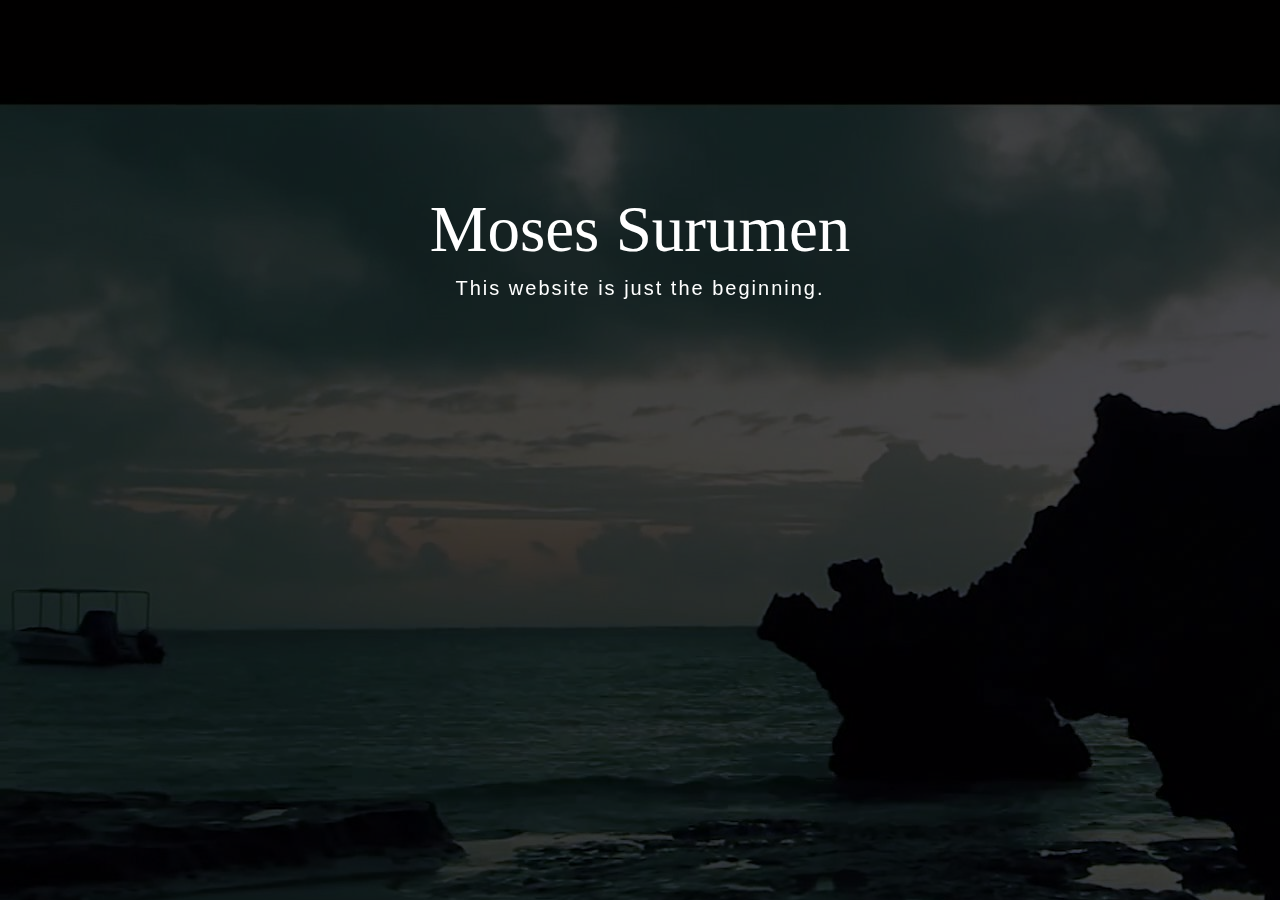
==== index.html @ 36850a37 "aa" ====
<!doctype html>
<html>
<head>
	<meta charset="utf-8" />
	<meta name="viewport" content="width=device-width, initial-scale=1">
	<title> Moses Surumen</title>
	<link href="css/style.css" rel="stylesheet" type="text/css">
	<style type="text/css">
		* {
			margin: 0;
			padding: 0;
		}
		body {
			font-family: Calibri, sans-serif;
		}
		.background-wrap {
			position: fixed;
			z-index: -1000;
			width: 100%;
			height: 100%;
			overflow: hidden;
			top: 0;
			left: 0;

		}
		#video {
			position: absolute;
			top: 0;
			left: 0;
			min-height: 100%;
			min-width: 100%;
		}
		.content {
			position: absolute;
			width: 100%;
			min-height: 100%;
			z-index: 1000;
			background-color: rgba(0,0,0,0.7);
		}
		.content h1 {
			text-align: center;
			font-size: 65px;
			font-weight: 300;
			color: #ffffff;
			padding-top: 15%;
			margin-bottom: 10px;
			font-family: Apple Chancery;
		}
		.content p {
			text-align: center;
			font-size: 20px;
			letter-spacing: 2px;
			color: #ffffff;
		}
	</style>
</head>
<body>
<div class="background-wrap">
<video autoplay loop poster="eh.files/html5video/kenya.jpg" id="fullscreen">
<source src="eh5v.files/html5video/kenya.m4v" type="video/mp4" />
<source src="eh5v.files/html5video/kenya.webm" type="video/webm" />
<!-- <object type="application/x-shockwave-flash" data="eh.files/html5video/flashfox.swf" width="1920" height="1080" style="position:relative;"><param name="movie" value="eh.files/html5video/flashfox.swf" />
<param name="allowFullScreen" value="true" />
<param name="flashVars" value="autoplay=true&amp;controls=true&amp;fullScreenEnabled=true&amp;posterOnEnd=true&amp;loop=true&amp;poster=eh.files/html5video/kenya.jpg&amp;src=kenya.m4v" />
 <embed src="eh.files/html5video/flashfox.swf" width="1920" height="1080" style="position:fixed;"  flashVars="autoplay=true&amp;controls=true&amp;fullScreenEnabled=true&amp;posterOnEnd=true&amp;loop=true&amp;poster=eh.files/html5video/kenya.jpg&amp;src=kenya.m4v"	allowFullScreen="true" wmode="transparent" type="application/x-shockwave-flash" pluginspage="http://www.adobe.com/go/getflashplayer_en" />
<img alt="kenya" src="eh.files/html5video/kenya.jpg" style="position:absolute;left:0;" width="100%" title="Video playback is not supported by your browser" />
</object> -->
</video>
</div>
<div class="content">
	<h1> Moses Surumen</h1>
	<p> This website is just the beginning.</p>
</div>
<script src="eh.files/html5video/html5ext.js" type="text/javascript"></script>
<!-- End EasyHtml5Video.com BODY section -->

</body>
</html>
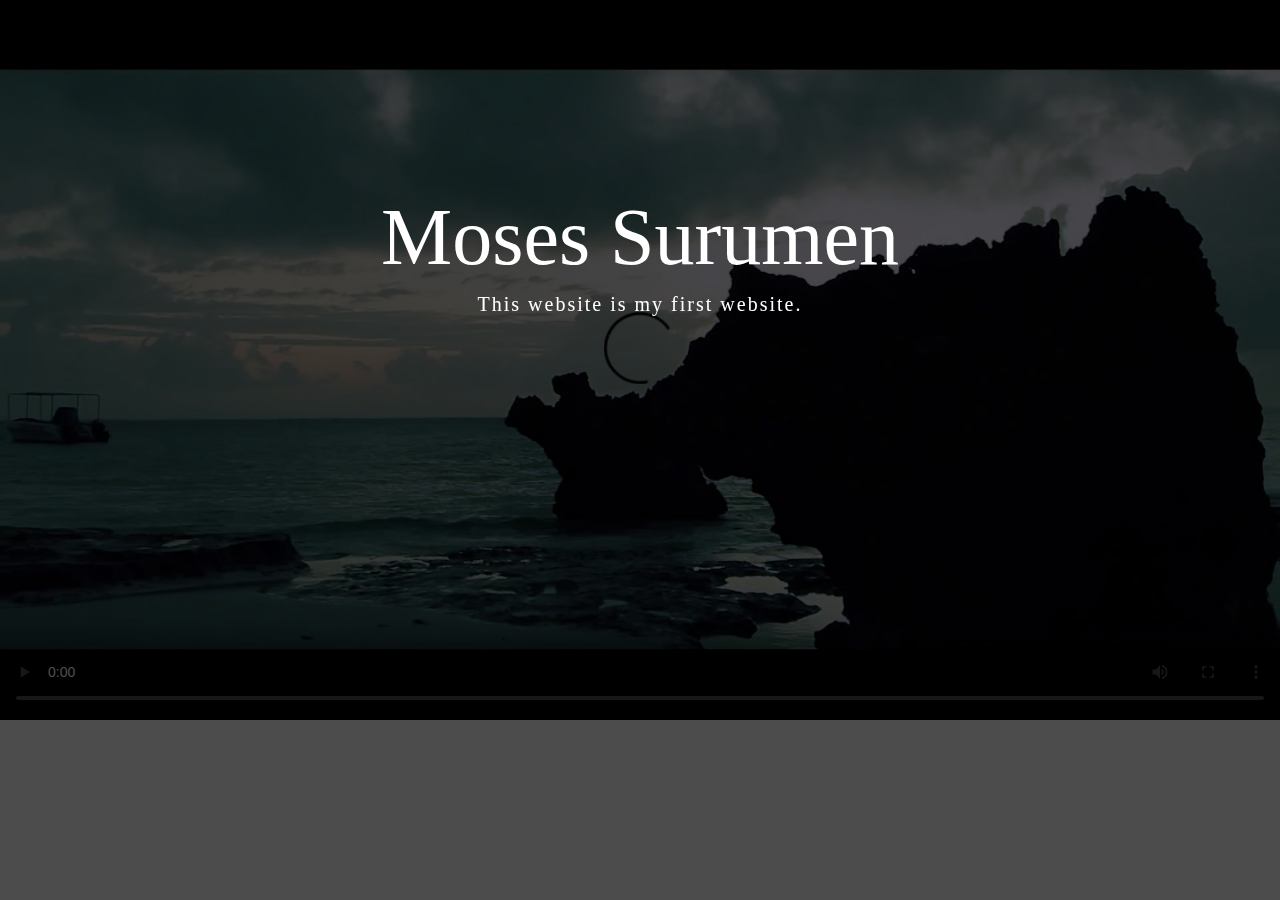
==== commit 58f08484: "a" ====
--- a/index.html
+++ b/index.html
@@ -2,7 +2,6 @@
 <html>
 <head>
 	<meta charset="utf-8" />
-	<meta name="viewport" content="width=device-width, initial-scale=1">
 	<title> Moses Surumen</title>
 	<link href="css/style.css" rel="stylesheet" type="text/css">
 	<style type="text/css">
@@ -11,7 +10,7 @@
 			padding: 0;
 		}
 		body {
-			font-family: Calibri, sans-serif;
+			font-family: 'Brush Script MT', cursive;
 		}
 		.background-wrap {
 			position: fixed;
@@ -24,6 +23,7 @@
 
 		}
 		#video {
+			margin: 0 auto;
 			position: absolute;
 			top: 0;
 			left: 0;
@@ -39,12 +39,11 @@
 		}
 		.content h1 {
 			text-align: center;
-			font-size: 65px;
+			font-size: 80px;
 			font-weight: 300;
 			color: #ffffff;
 			padding-top: 15%;
 			margin-bottom: 10px;
-			font-family: Apple Chancery;
 		}
 		.content p {
 			text-align: center;
@@ -55,23 +54,24 @@
 	</style>
 </head>
 <body>
-<div class="background-wrap">
-<video autoplay loop poster="eh.files/html5video/kenya.jpg" id="fullscreen">
-<source src="eh5v.files/html5video/kenya.m4v" type="video/mp4" />
-<source src="eh5v.files/html5video/kenya.webm" type="video/webm" />
-<!-- <object type="application/x-shockwave-flash" data="eh.files/html5video/flashfox.swf" width="1920" height="1080" style="position:relative;"><param name="movie" value="eh.files/html5video/flashfox.swf" />
+<style type="text/css">.easyhtml5video .eh5v_script{display:none}</style>
+<div class="background-wrap" style="position: absolute;max-width:1920px;"><video controls="controls"  autoplay="autoplay" poster="eh.files/html5video/kenya.jpg" style="width:100%" title="kenya" loop="loop">
+<source src="eh.files/html5video/kenya.m4v" type="video/mp4" />
+<source src="eh.files/html5video/kenya.webm" type="video/webm" />
+<object type="application/x-shockwave-flash" data="eh.files/html5video/flashfox.swf" width="1920" height="1080" style="position:absolute;">
+<param name="movie" value="eh.files/html5video/flashfox.swf" />
 <param name="allowFullScreen" value="true" />
-<param name="flashVars" value="autoplay=true&amp;controls=true&amp;fullScreenEnabled=true&amp;posterOnEnd=true&amp;loop=true&amp;poster=eh.files/html5video/kenya.jpg&amp;src=kenya.m4v" />
- <embed src="eh.files/html5video/flashfox.swf" width="1920" height="1080" style="position:fixed;"  flashVars="autoplay=true&amp;controls=true&amp;fullScreenEnabled=true&amp;posterOnEnd=true&amp;loop=true&amp;poster=eh.files/html5video/kenya.jpg&amp;src=kenya.m4v"	allowFullScreen="true" wmode="transparent" type="application/x-shockwave-flash" pluginspage="http://www.adobe.com/go/getflashplayer_en" />
+<param name="flashVars" value="autoplay=true&amp;controls=false&amp;fullScreenEnabled=true&amp;posterOnEnd=false&amp;loop=true&amp;poster=eh.files/html5video/kenya.jpg&amp;src=kenya.m4v" />
+ <embed src="eh.files/html5video/flashfox.swf" width="1920" height="1080" style="position:fixed;"  flashVars="autoplay=true&amp;controls=false&amp;fullScreenEnabled=true&amp;posterOnEnd=false&amp;loop=true&amp;poster=eh.files/html5video/kenya.jpg&amp;src=kenya.m4v"	allowFullScreen="true" wmode="transparent" type="application/x-shockwave-flash" pluginspage="http://www.adobe.com/go/getflashplayer_en" />
 <img alt="kenya" src="eh.files/html5video/kenya.jpg" style="position:absolute;left:0;" width="100%" title="Video playback is not supported by your browser" />
-</object> -->
+</object>
 </video>
 </div>
+<!-- <script src="eh.files/html5video/html5ext.js" type="text/javascript"></script> -->
 <div class="content">
 	<h1> Moses Surumen</h1>
-	<p> This website is just the beginning.</p>
+	<p> This website is my first website.</p>
 </div>
-<script src="eh.files/html5video/html5ext.js" type="text/javascript"></script>
 <!-- End EasyHtml5Video.com BODY section -->
 
 </body>
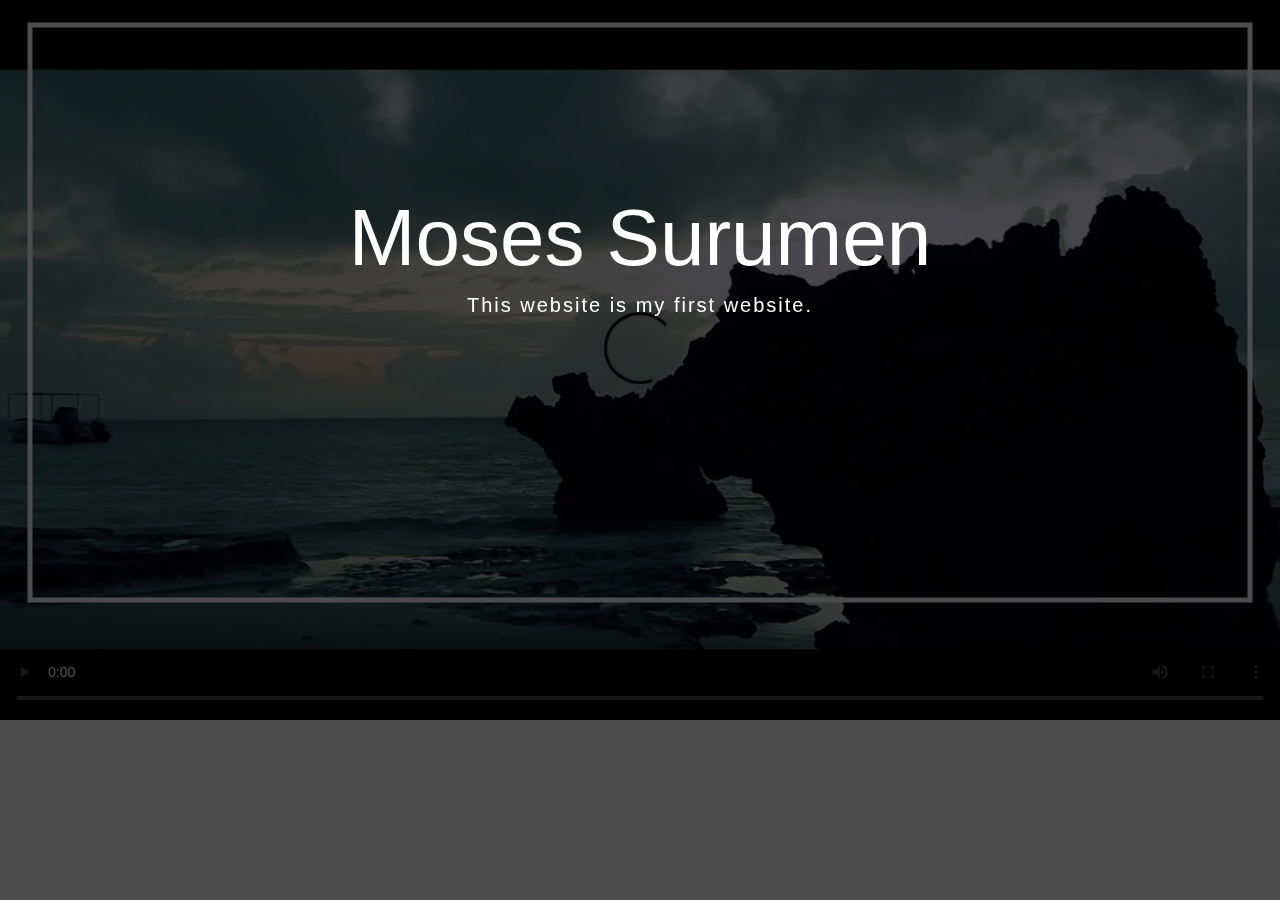
==== commit 39f22e1c: "canvas" ====
--- a/index.html
+++ b/index.html
@@ -3,6 +3,7 @@
 <head>
 	<meta charset="utf-8" />
 	<title> Moses Surumen</title>
+	<link rel="icon" type="image/png" sizes="16x16" href="assets/img/favicon-16x16.png">
 	<link href="css/style.css" rel="stylesheet" type="text/css">
 	<style type="text/css">
 		* {
@@ -10,7 +11,7 @@
 			padding: 0;
 		}
 		body {
-			font-family: 'Brush Script MT', cursive;
+			font-family: Calibri, sans-serif;
 		}
 		.background-wrap {
 			position: fixed;
@@ -51,9 +52,25 @@
 			letter-spacing: 2px;
 			color: #ffffff;
 		}
+		.footer {
+			text-align: center;
+			left: 0px;
+			bottom: 0;
+			width: 100%;
+			height: 100px;
+			color: #ffffff;
+			position: absolute;
+			letter-spacing: 3px;
+			font-family: Calibri, sans-serif;
+
+		}
+		#rectangle {
+			width: 100px;
+			height: 100px;
+			color: #ffffff;
+		}
 	</style>
 </head>
-<body>
 <style type="text/css">.easyhtml5video .eh5v_script{display:none}</style>
 <div class="background-wrap" style="position: absolute;max-width:1920px;"><video controls="controls"  autoplay="autoplay" poster="eh.files/html5video/kenya.jpg" style="width:100%" title="kenya" loop="loop">
 <source src="eh.files/html5video/kenya.m4v" type="video/mp4" />
@@ -72,6 +89,24 @@
 	<h1> Moses Surumen</h1>
 	<p> This website is my first website.</p>
 </div>
+<div class="footer">
+	<p> ABOUT / WORK / CONTACT </p>
+</div>
+<canvas id="myCanvas" width="1260" height="620"></canvas>
+    <script>
+      var canvas = document.getElementById('myCanvas');
+      var context = canvas.getContext('2d');
+
+      context.beginPath();
+      context.rect(30, 25, 1220, 575);
+      context.fillStyle = 'transparent';
+      context.fill();
+      context.lineWidth = 5;
+      context.strokeStyle = 'white';
+      context.stroke();
+    </script>
+
+
 <!-- End EasyHtml5Video.com BODY section -->
 
 </body>
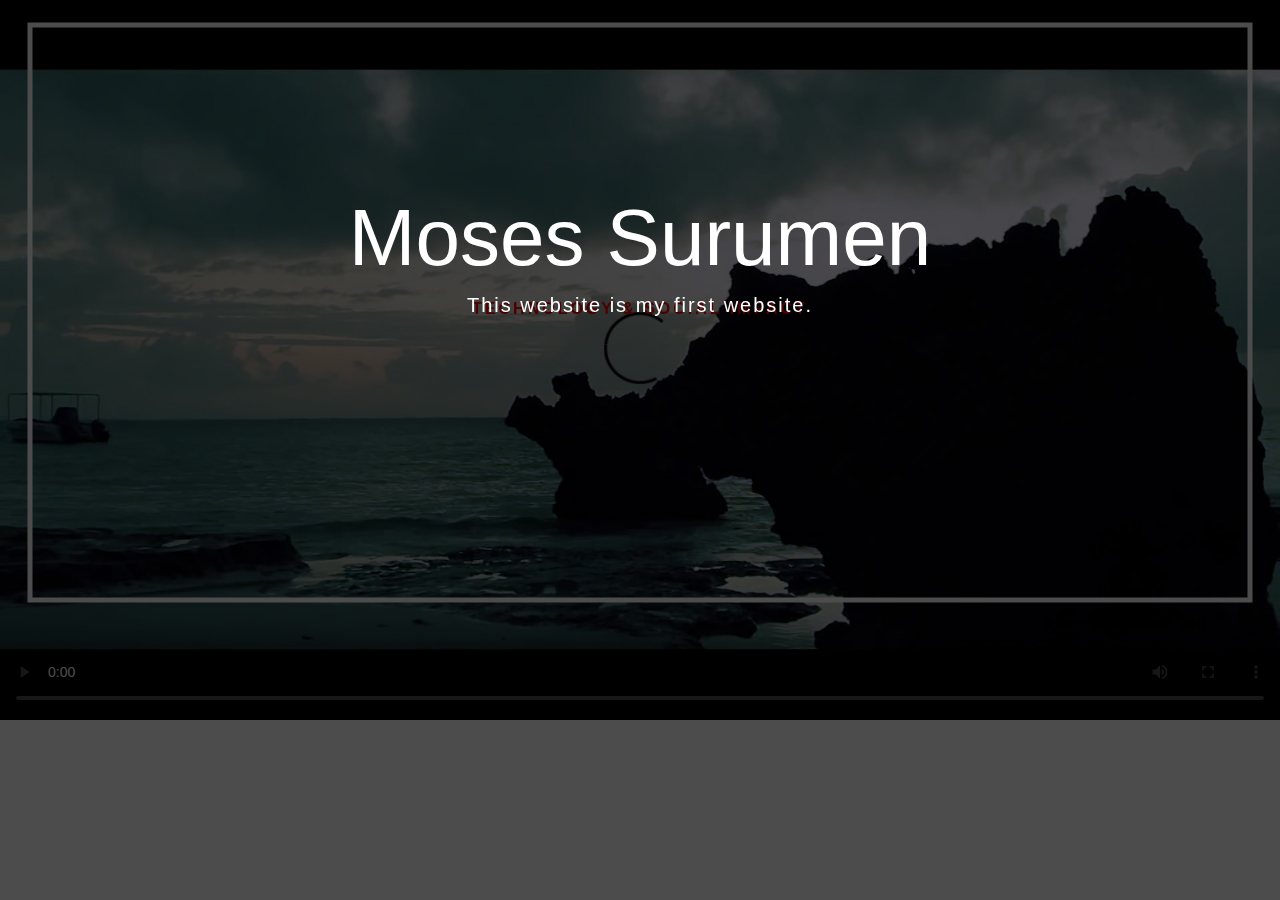
==== commit 71efb54f: "about" ====
--- a/index.html
+++ b/index.html
@@ -57,17 +57,25 @@
 			left: 0px;
 			bottom: 0;
 			width: 100%;
-			height: 100px;
+			height: 80px;
 			color: #ffffff;
 			position: absolute;
 			letter-spacing: 3px;
 			font-family: Calibri, sans-serif;
 
 		}
-		#rectangle {
-			width: 100px;
-			height: 100px;
-			color: #ffffff;
+		.header {
+			text-align: center;
+			bottom: 0px;
+			left: 0px;
+			width: 100%;
+			height: 600px;
+			color: #ff0000;
+			position: absolute;
+			letter-spacing: 3px;
+			font-family: Calibri, sans-serif;
+			font-weight: bold;
+
 		}
 	</style>
 </head>
@@ -92,6 +100,10 @@
 <div class="footer">
 	<p> ABOUT / WORK / CONTACT </p>
 </div>
+
+<div class="header">
+	<p> TECHNOLOGY & SOCIAL IMPACT </p>
+</div>
 <canvas id="myCanvas" width="1260" height="620"></canvas>
     <script>
       var canvas = document.getElementById('myCanvas');
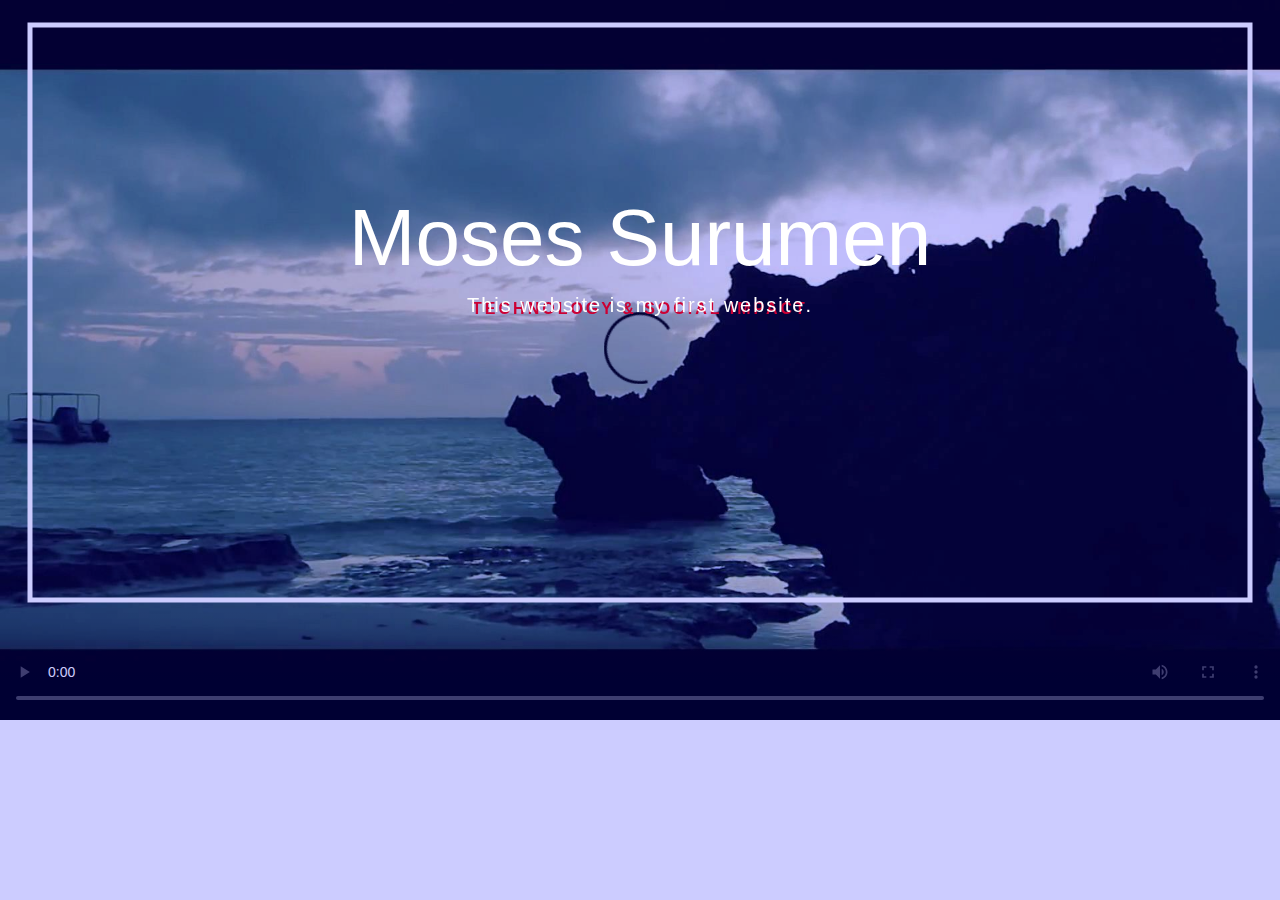
==== commit af956cb1: "changed rgba" ====
--- a/index.html
+++ b/index.html
@@ -36,7 +36,7 @@
 			width: 100%;
 			min-height: 100%;
 			z-index: 1000;
-			background-color: rgba(0,0,0,0.7);
+			background-color: rgba(0,0,255,0.2);
 		}
 		.content h1 {
 			text-align: center;
@@ -101,6 +101,7 @@
 	<p> ABOUT / WORK / CONTACT </p>
 </div>
 
+
 <div class="header">
 	<p> TECHNOLOGY & SOCIAL IMPACT </p>
 </div>
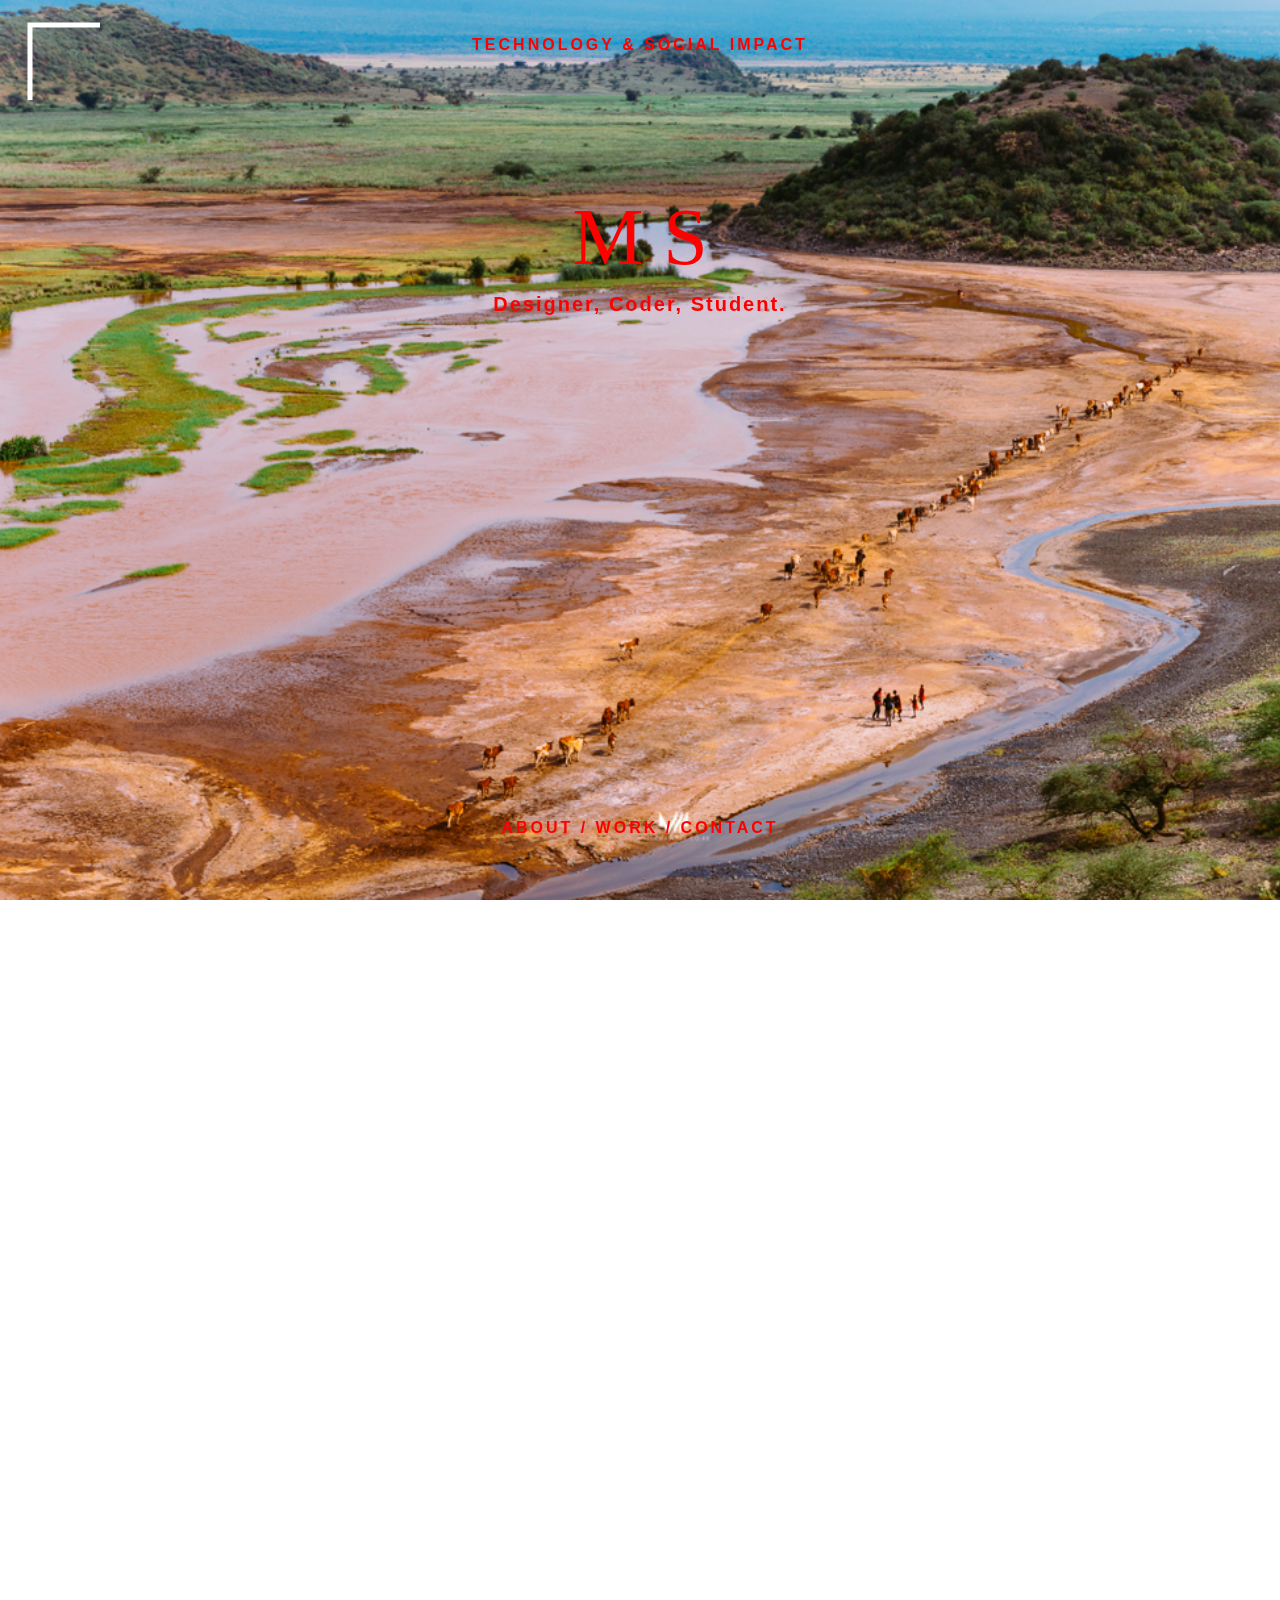
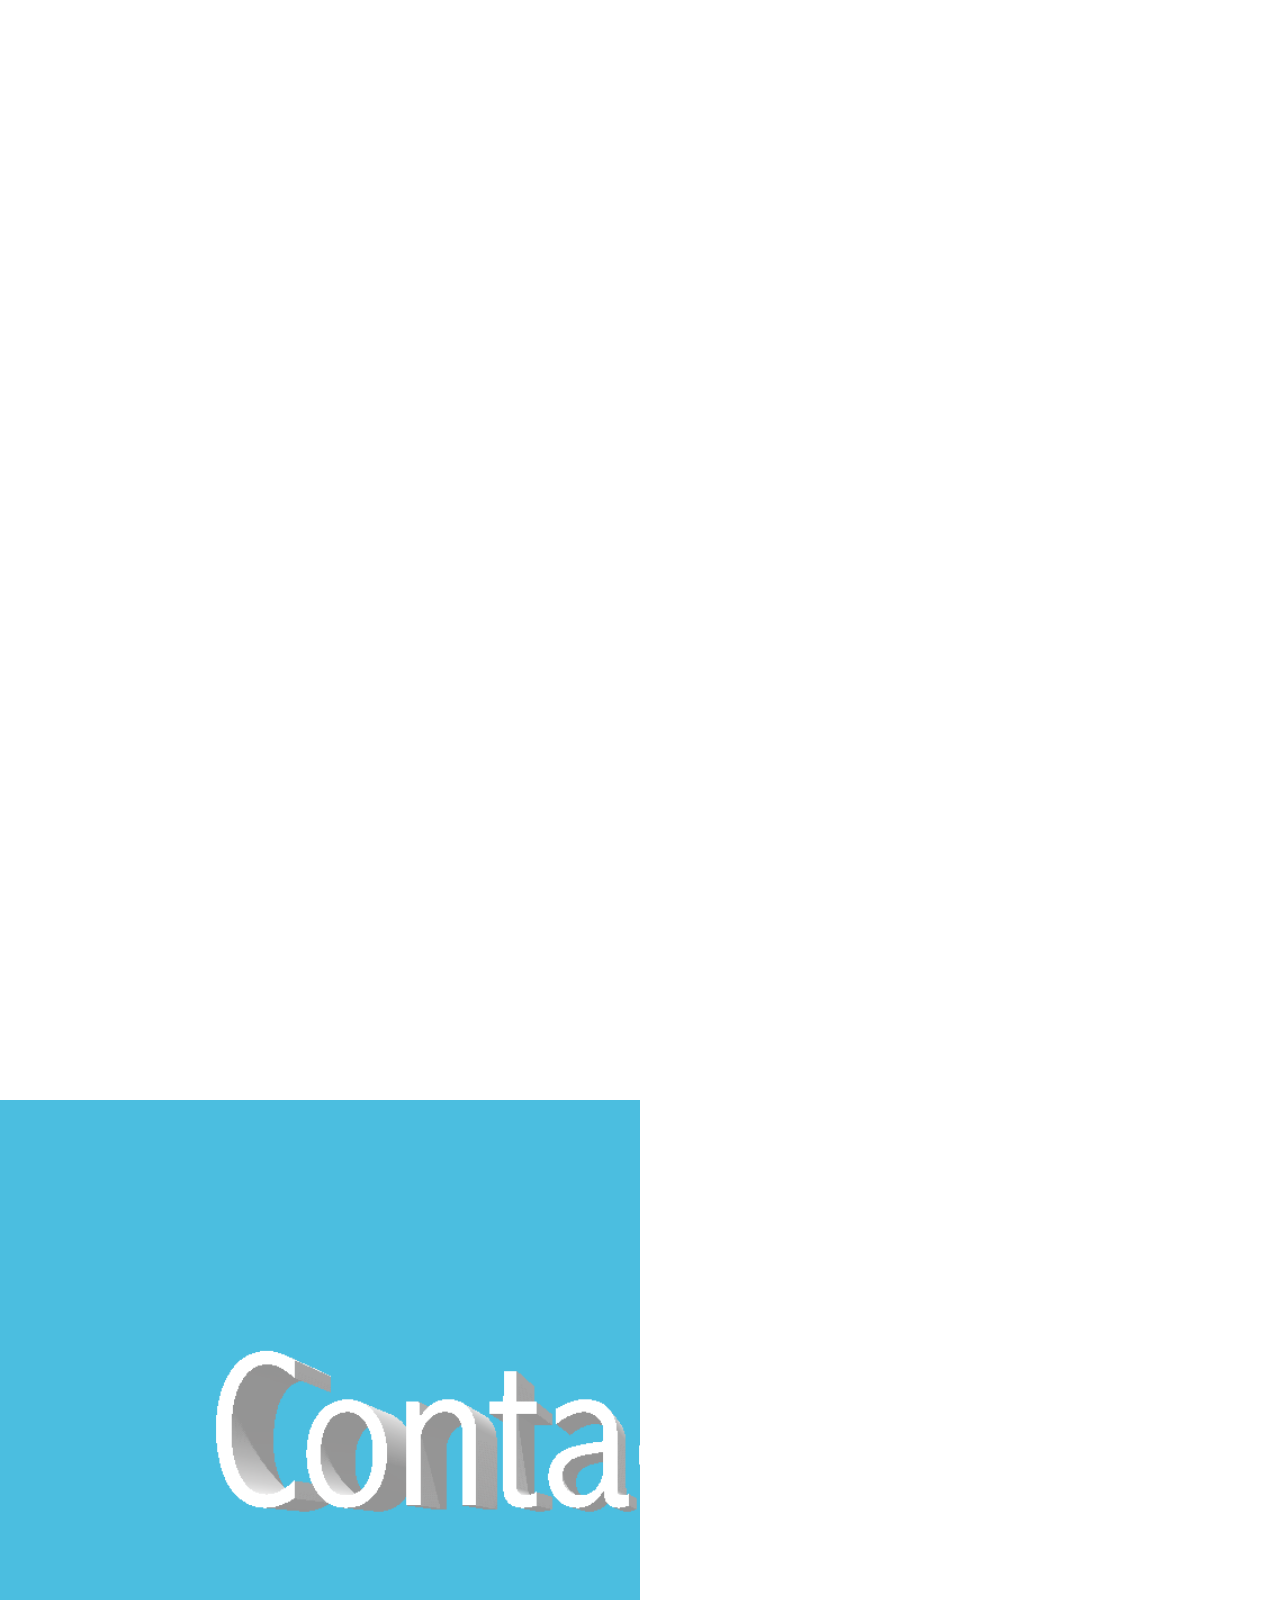
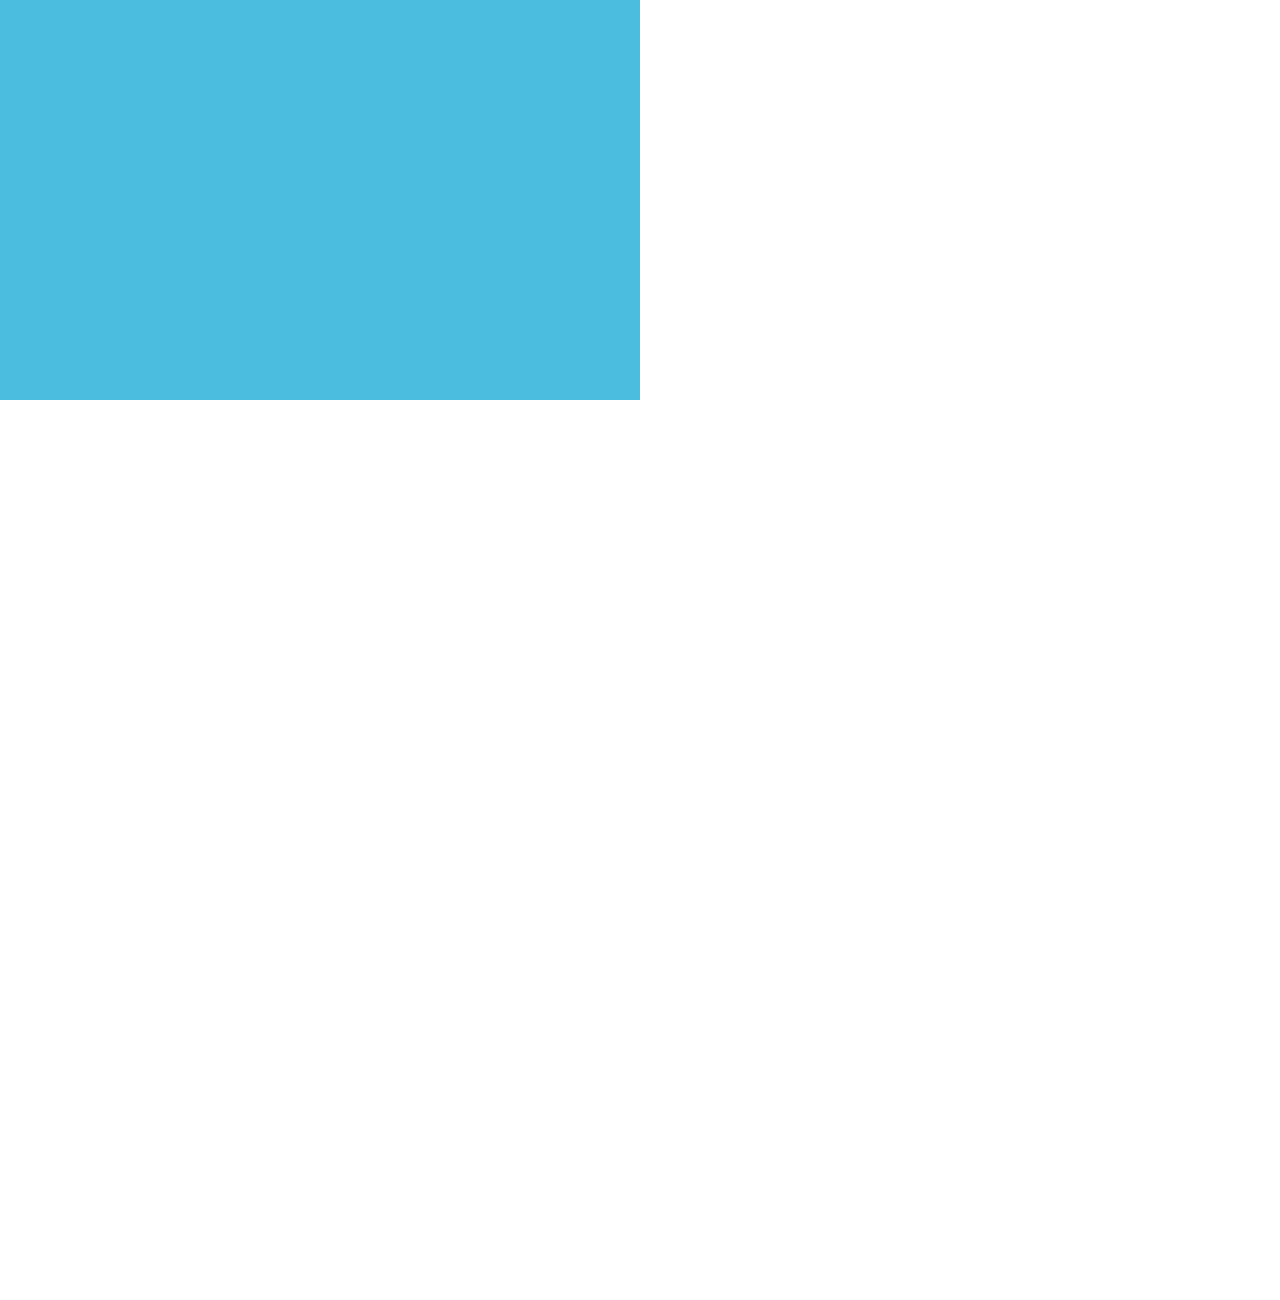
==== commit 1c04b33c: "animation" ====
--- a/index.html
+++ b/index.html
@@ -4,114 +4,68 @@
 	<meta charset="utf-8" />
 	<title> Moses Surumen</title>
 	<link rel="icon" type="image/png" sizes="16x16" href="assets/img/favicon-16x16.png">
-	<link href="css/style.css" rel="stylesheet" type="text/css">
-	<style type="text/css">
-		* {
-			margin: 0;
-			padding: 0;
-		}
-		body {
-			font-family: Calibri, sans-serif;
-		}
-		.background-wrap {
-			position: fixed;
-			z-index: -1000;
-			width: 100%;
-			height: 100%;
-			overflow: hidden;
-			top: 0;
-			left: 0;
+	
+	<!--CSS -->
+	<link rel="stylesheet" href="assets/css/style.css" type="text/css">
+	
+	<!-- Fonts -->
+	<!-- <link rel="stylesheet" href="http://fonts.googleapis.com/css?family=Droid+Sans:regular,bold" type="text/css">
+	<link rel="stylesheet" href="http://fonts.googleapis.com/css?family=Droid+Serif:regular,italic" type="text/css"> -->
 
-		}
-		#video {
-			margin: 0 auto;
-			position: absolute;
-			top: 0;
-			left: 0;
-			min-height: 100%;
-			min-width: 100%;
-		}
-		.content {
-			position: absolute;
-			width: 100%;
-			min-height: 100%;
-			z-index: 1000;
-			background-color: rgba(0,0,255,0.2);
-		}
-		.content h1 {
-			text-align: center;
-			font-size: 80px;
-			font-weight: 300;
-			color: #ffffff;
-			padding-top: 15%;
-			margin-bottom: 10px;
-		}
-		.content p {
-			text-align: center;
-			font-size: 20px;
-			letter-spacing: 2px;
-			color: #ffffff;
-		}
-		.footer {
-			text-align: center;
-			left: 0px;
-			bottom: 0;
-			width: 100%;
-			height: 80px;
-			color: #ffffff;
-			position: absolute;
-			letter-spacing: 3px;
-			font-family: Calibri, sans-serif;
+	<!-- Include jQuery -->
 
-		}
-		.header {
-			text-align: center;
-			bottom: 0px;
-			left: 0px;
-			width: 100%;
-			height: 600px;
-			color: #ff0000;
-			position: absolute;
-			letter-spacing: 3px;
-			font-family: Calibri, sans-serif;
-			font-weight: bold;
 
-		}
-	</style>
 </head>
-<style type="text/css">.easyhtml5video .eh5v_script{display:none}</style>
-<div class="background-wrap" style="position: absolute;max-width:1920px;"><video controls="controls"  autoplay="autoplay" poster="eh.files/html5video/kenya.jpg" style="width:100%" title="kenya" loop="loop">
-<source src="eh.files/html5video/kenya.m4v" type="video/mp4" />
-<source src="eh.files/html5video/kenya.webm" type="video/webm" />
-<object type="application/x-shockwave-flash" data="eh.files/html5video/flashfox.swf" width="1920" height="1080" style="position:absolute;">
-<param name="movie" value="eh.files/html5video/flashfox.swf" />
-<param name="allowFullScreen" value="true" />
-<param name="flashVars" value="autoplay=true&amp;controls=false&amp;fullScreenEnabled=true&amp;posterOnEnd=false&amp;loop=true&amp;poster=eh.files/html5video/kenya.jpg&amp;src=kenya.m4v" />
- <embed src="eh.files/html5video/flashfox.swf" width="1920" height="1080" style="position:fixed;"  flashVars="autoplay=true&amp;controls=false&amp;fullScreenEnabled=true&amp;posterOnEnd=false&amp;loop=true&amp;poster=eh.files/html5video/kenya.jpg&amp;src=kenya.m4v"	allowFullScreen="true" wmode="transparent" type="application/x-shockwave-flash" pluginspage="http://www.adobe.com/go/getflashplayer_en" />
-<img alt="kenya" src="eh.files/html5video/kenya.jpg" style="position:absolute;left:0;" width="100%" title="Video playback is not supported by your browser" />
-</object>
-</video>
-</div>
+
+<body>
+
+<!-- <nav> </nav> -->
+
+<div class="sect sectOne">
+
+
+<!-- <div class="background-wrap">
+	<video autoplay="autoplay" poster="eh.files/html5video/kenya.jpg" loop="loop">
+		<source src="eh.files/html5video/kenya.webm" type="video/webm" />
+		<source src="eh.files/html5video/kenya.m4v" type="video/mp4" />
+		<source src="eh.files/html5video/kenya.webm" type="video/webm" />
+		<object type="application/x-shockwave-flash" data="eh.files/html5video/flashfox.swf" width="100%" height="100%" style="position:absolute;">
+			<param name="movie" value="eh.files/html5video/flashfox.swf" />
+			<param name="allowFullScreen" value="true" />
+			<param name="flashVars" value="autoplay=true&amp;controls=false&amp;fullScreenEnabled=true&amp;posterOnEnd=false&amp;loop=true&amp;poster=eh.files/html5video/kenya.jpg&amp;src=kenya.m4v" />
+	 		<embed src="eh.files/html5video/flashfox.swf" width="1920" height="1080" style="position:fixed;"  flashVars="autoplay=true&amp;controls=false&amp;fullScreenEnabled=true&amp;posterOnEnd=false&amp;loop=true&amp;poster=eh.files/html5video/kenya.jpg&amp;src=kenya.m4v"	allowFullScreen="true" wmode="transparent" type="application/x-shockwave-flash" pluginspage="http://www.adobe.com/go/getflashplayer_en" />
+			<img alt="kenya" src="eh.files/html5video/kenya.jpg" style="position:absolute;left:0;" width="100%" title="Video playback is not supported by your browser" />
+		</object>
+	</video>
+</div> -->
 <!-- <script src="eh.files/html5video/html5ext.js" type="text/javascript"></script> -->
 <div class="content">
-	<h1> Moses Surumen</h1>
-	<p> This website is my first website.</p>
+	<h1> M S</h1>
+	<script src="http://www.kirupa.com/js/prefixfree.min.js"></script>
+	<p> Designer, Coder, Student.</p>
+	
+	<div class="footer">
+		<p1> ABOUT / WORK / CONTACT </p1>
+	</div>
+	
+	<div class="header">
+		<p2> TECHNOLOGY & SOCIAL IMPACT </p2>
+	</div>
+	
+	<!-- <div class="about hidden"> 
+		<h2> About </h2>
+		<p3> I'm a designer coder, and student. </p3>
+	</div> -->
+	
 </div>
-<div class="footer">
-	<p> ABOUT / WORK / CONTACT </p>
-</div>
-
-
-<div class="header">
-	<p> TECHNOLOGY & SOCIAL IMPACT </p>
-</div>
-<canvas id="myCanvas" width="1260" height="620"></canvas>
+<!-- <div> -->
+<canvas id="myCanvas" width="100%" height="100%"></canvas>
     <script>
       var canvas = document.getElementById('myCanvas');
       var context = canvas.getContext('2d');
 
       context.beginPath();
-      context.rect(30, 25, 1220, 575);
+      context.rect(30, 25, 400, 300);
       context.fillStyle = 'transparent';
       context.fill();
       context.lineWidth = 5;
@@ -119,8 +73,31 @@
       context.stroke();
     </script>
 
+<!-- </div> -->
+</div>
+<div class="subSection subOne"></div>
+<div class="sect sectTwo"></div>
+<div class="subSection subTwo"></div>
+<div class="sect sectThree"></div>
 
 <!-- End EasyHtml5Video.com BODY section -->
+<script src="http://ajax.googleapis.com/ajax/libs/jquery/2.1.3/jquery.min.js"></script>
+	<script type="text/javascript">
+		(function() {
+			var aboutEl = $('div.about'),
+				aboutElOffset = aboutEl.offset().top/2,
+				documentEl = $(document);
+
+			documentEl.on('scroll', function() {
+				if ( documentEl.scrolltop() > aboutElOffset && aboutEl.hasClass('hidden')) aboutEl.removeClass('hidden');
+			});
+
+		})();
+
+
+
+
+	</script>
 
 </body>
 </html>
--- a/assets/css/style.css
+++ b/assets/css/style.css
@@ -0,0 +1,170 @@
+* {
+	margin: 0;
+	padding: 0;
+}
+html, body {
+	height: 100%;
+}
+
+.sect {
+	height: 100%;
+	background-size: cover;
+	width: 100%;
+	background-repeat: no-repeat;
+	background-attachment: fixed;
+}
+nav {
+	height: 50px;
+	position: fixed;
+	width: 100%;
+	background-color: rgba(0,0,0,0.5);
+	z-index: 99;
+}
+
+.subSection {
+	height: 100%;
+	background-size: cover;
+	width: 100%;
+}
+
+.subOne {
+	background-image: url("../img/about.png");
+	width: 50%;
+}
+
+.subTwo {
+	background-image: url("../img/contact.png");
+	width: 50%;
+}
+
+/*.background-wrap {
+	position: absolute;
+	z-index: -1000;
+	width: 100%;
+	height: 100%;
+	overflow: hidden;
+	position: absolute;
+	margin-top: -15%;
+	margin-bottom: 0;
+
+}*/
+
+
+.content {
+	position: absolute;
+	width: 100%;
+	min-height: 100%;
+	z-index: 1000;
+	/*background-color: rgba(135,206,255,0.0);*/
+}
+.content h1 {
+	text-align: center;
+	font-size: 80px;
+	font-weight: 300;
+	color: #ff0000;
+	padding-top: 15%;
+	margin-bottom: 10px;
+	font-family: 'Droid Sans';
+	animation: slide 2s 1;
+
+}
+@keyframes slide {
+	0%{
+		transform: translate3d(0px,0px,0px);
+
+	}
+	50%{
+		transform: translate3d(0px,100px,0px);
+		opacity: 0;
+	}
+	100%{
+		transform: translate3d(0px,0px,0px);
+
+	}
+}
+
+
+
+.content p {
+	text-align: center;
+	font-size: 20px;
+	letter-spacing: 2px;
+	color: #ff0000;
+	font-family: Calibri, sans-serif;
+	font-weight: bold;
+}
+.footer {
+	text-align: center;
+	left: 0px;
+	bottom: 0;
+	width: 100%;
+	height: 9%;
+	color: #ffffff;
+	position: absolute;
+	letter-spacing: 3px;
+	font-family: Calibri, sans-serif;
+	position: absolute;
+	z-index: 1000;
+
+}
+
+.footer p1 {
+	color: #ff0000;
+	font-weight: bold;
+}
+.header {
+	text-align: center;
+	bottom: 0%;
+	left: 0%;
+	width: 100%;
+	height: 96%;
+	color: #ff0000;
+	position: absolute;
+	letter-spacing: 3px;
+	font-family: Calibri, sans-serif;
+	font-weight: bold;
+	position: absolute;
+	z-index: 1000;
+
+}
+.sectOne {
+	background-image: url("../img/Natron.jpg");
+}
+
+
+.sectTwo {
+	background-image: url("../img/magadi.jpg");
+}
+.sectThree {
+	background-image: url("../img/Lake-Natron.jpg");
+}
+
+
+
+.about {
+	max-width: 600px;
+	margin: 0 auto;
+	padding: 100px 0;
+	transform-style: preserve-3d;
+	transform: perspective(800px);
+}
+
+.about h2 {
+	font-size: 80px;
+	font-weight: bold;
+	color: #ff0000;
+}
+.about h2, .about p3 {
+	transition: all 0.8s ease;
+}
+.about.hidden h2 {
+	opacity: 0;
+	transform: translate3d(0,0,400px) rotateY(-40deg);
+
+}
+.about.hidden p3 {
+	opacity: 0;
+	transform: translate3d(0,0,400px) rotateY(-40deg);
+	color: #ffffff;
+
+}
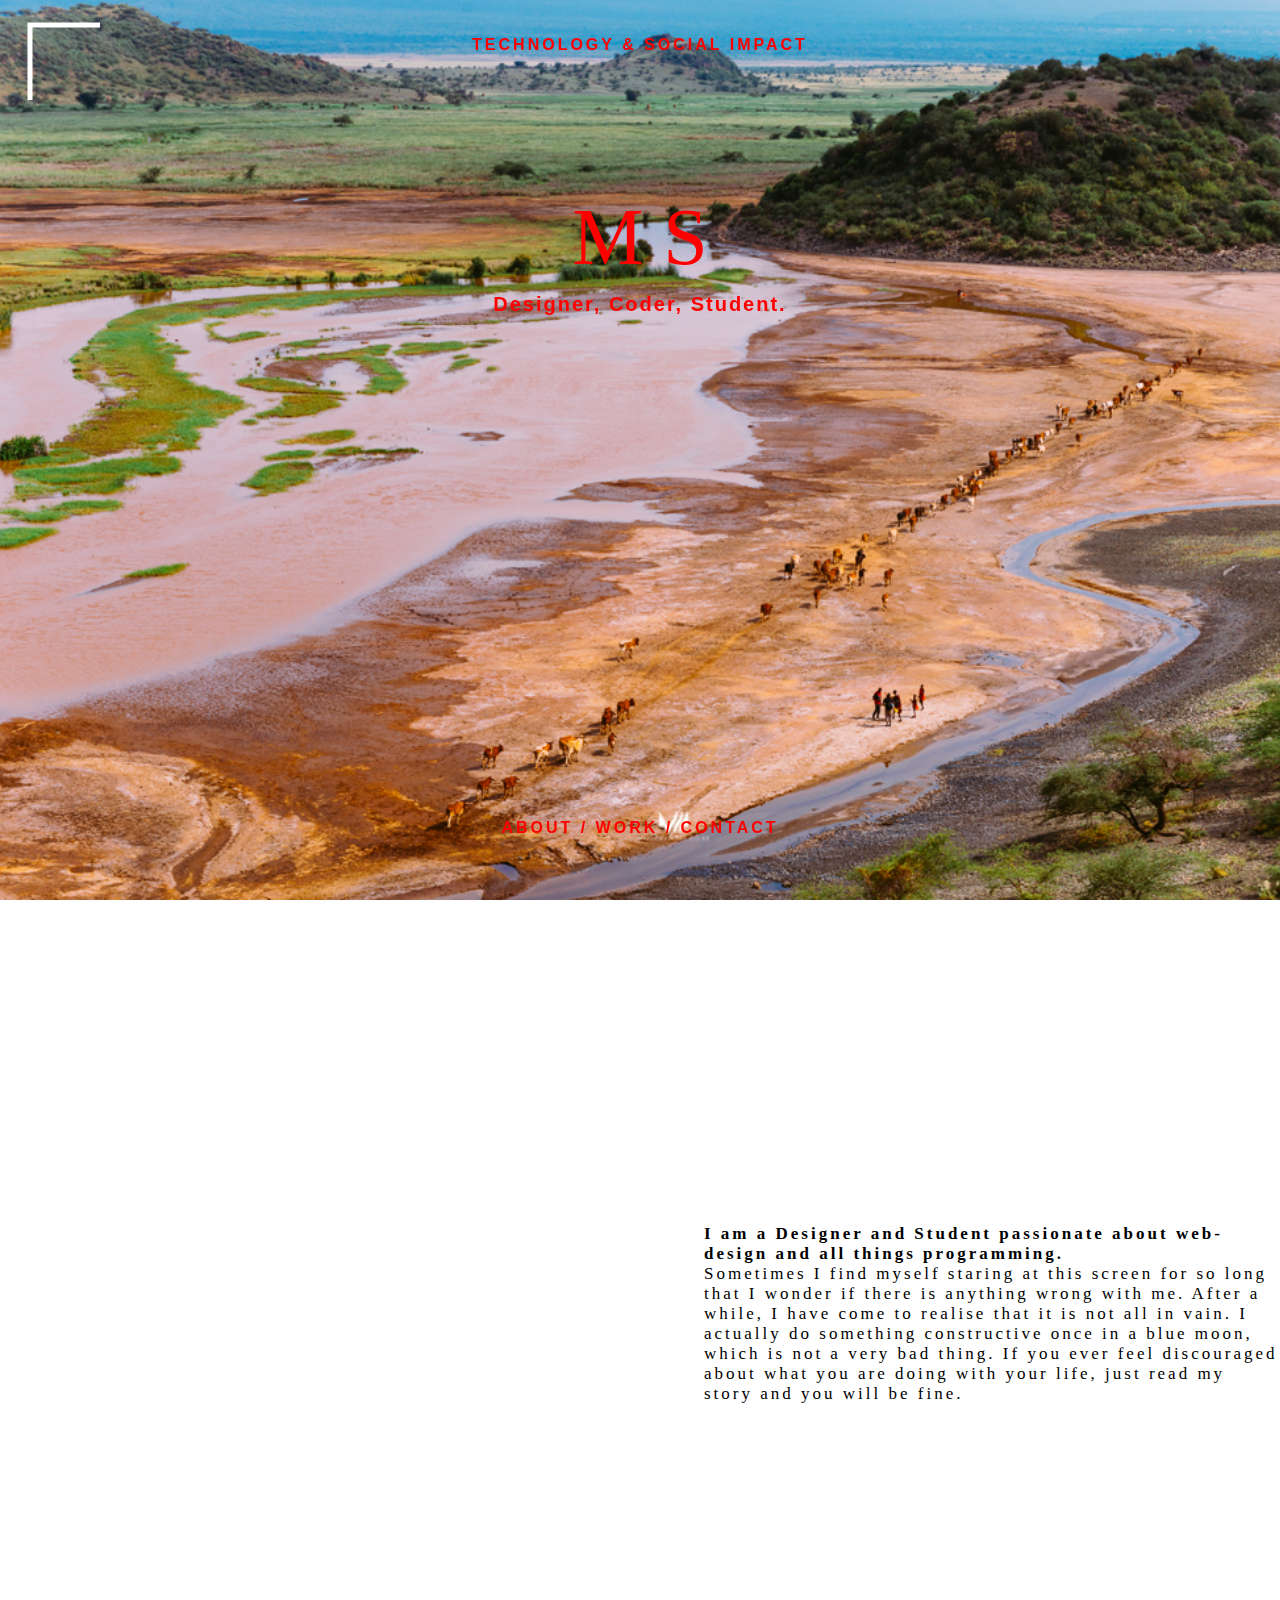
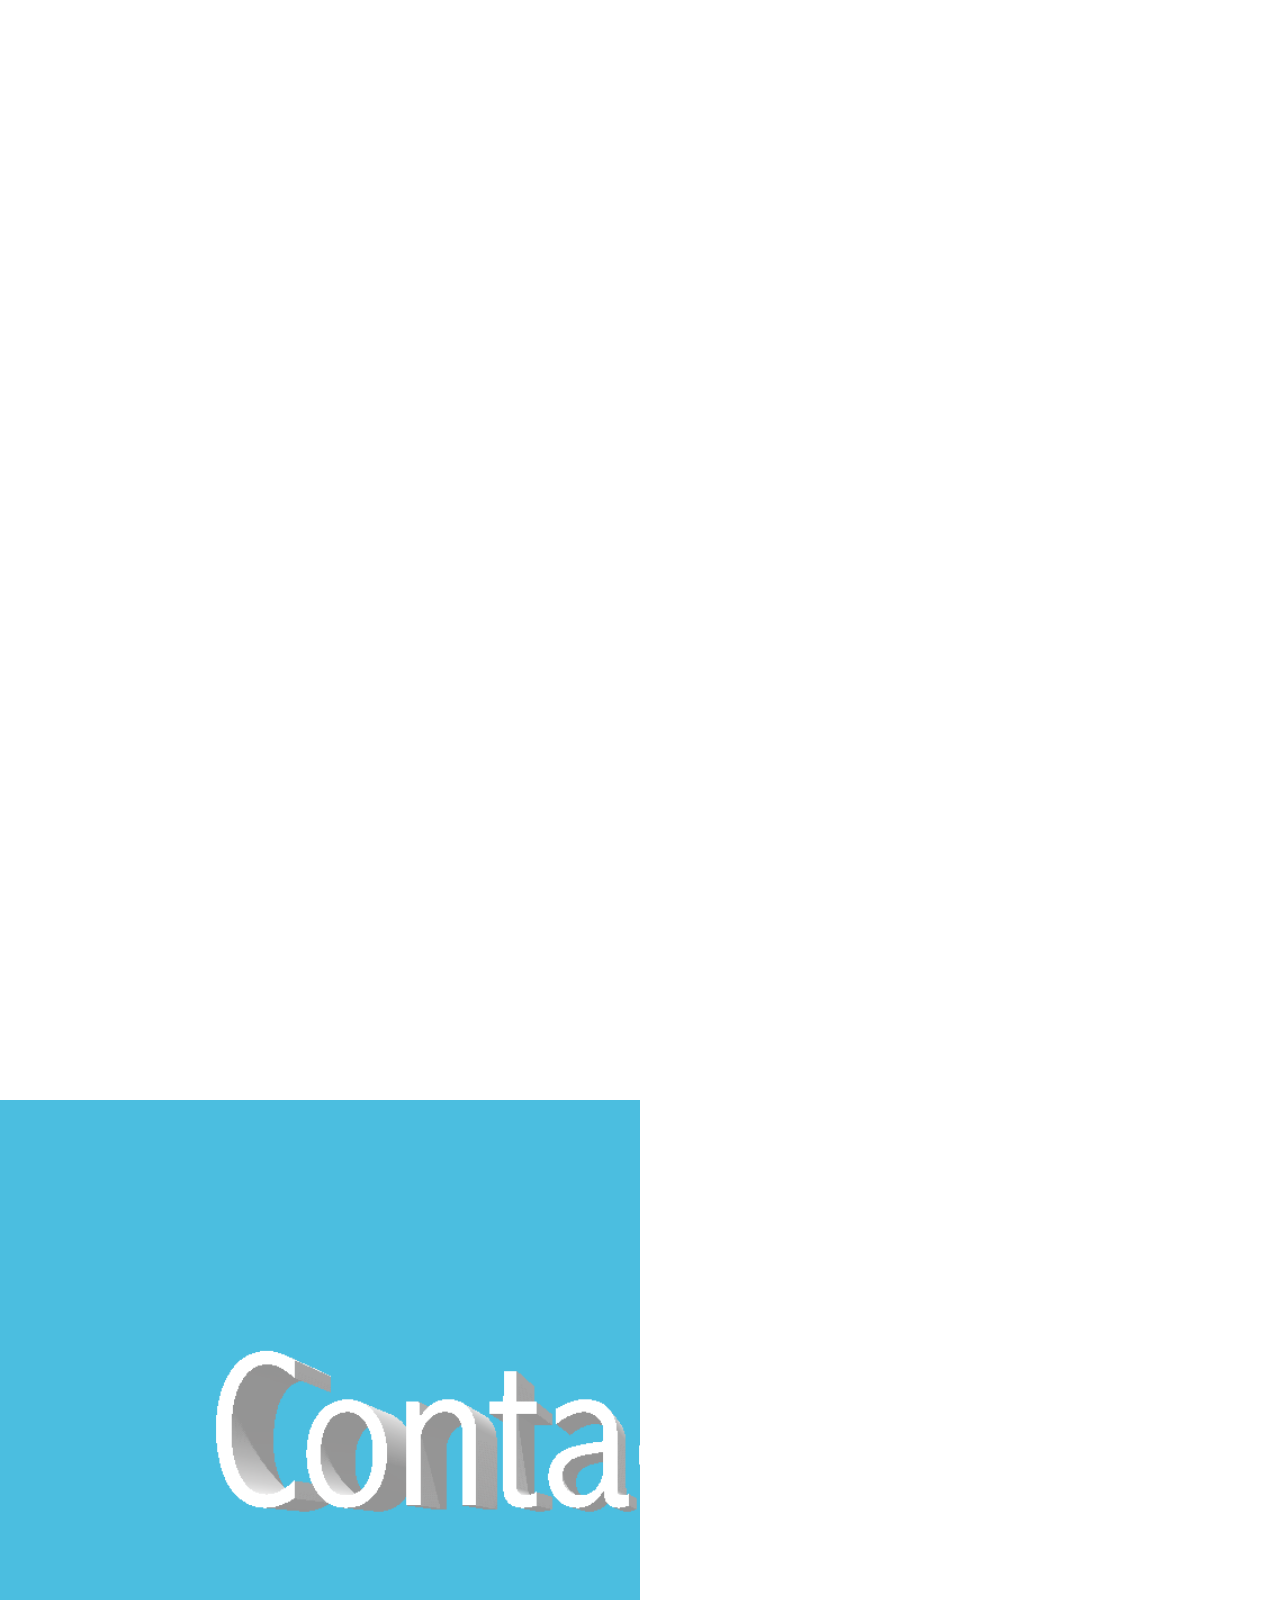
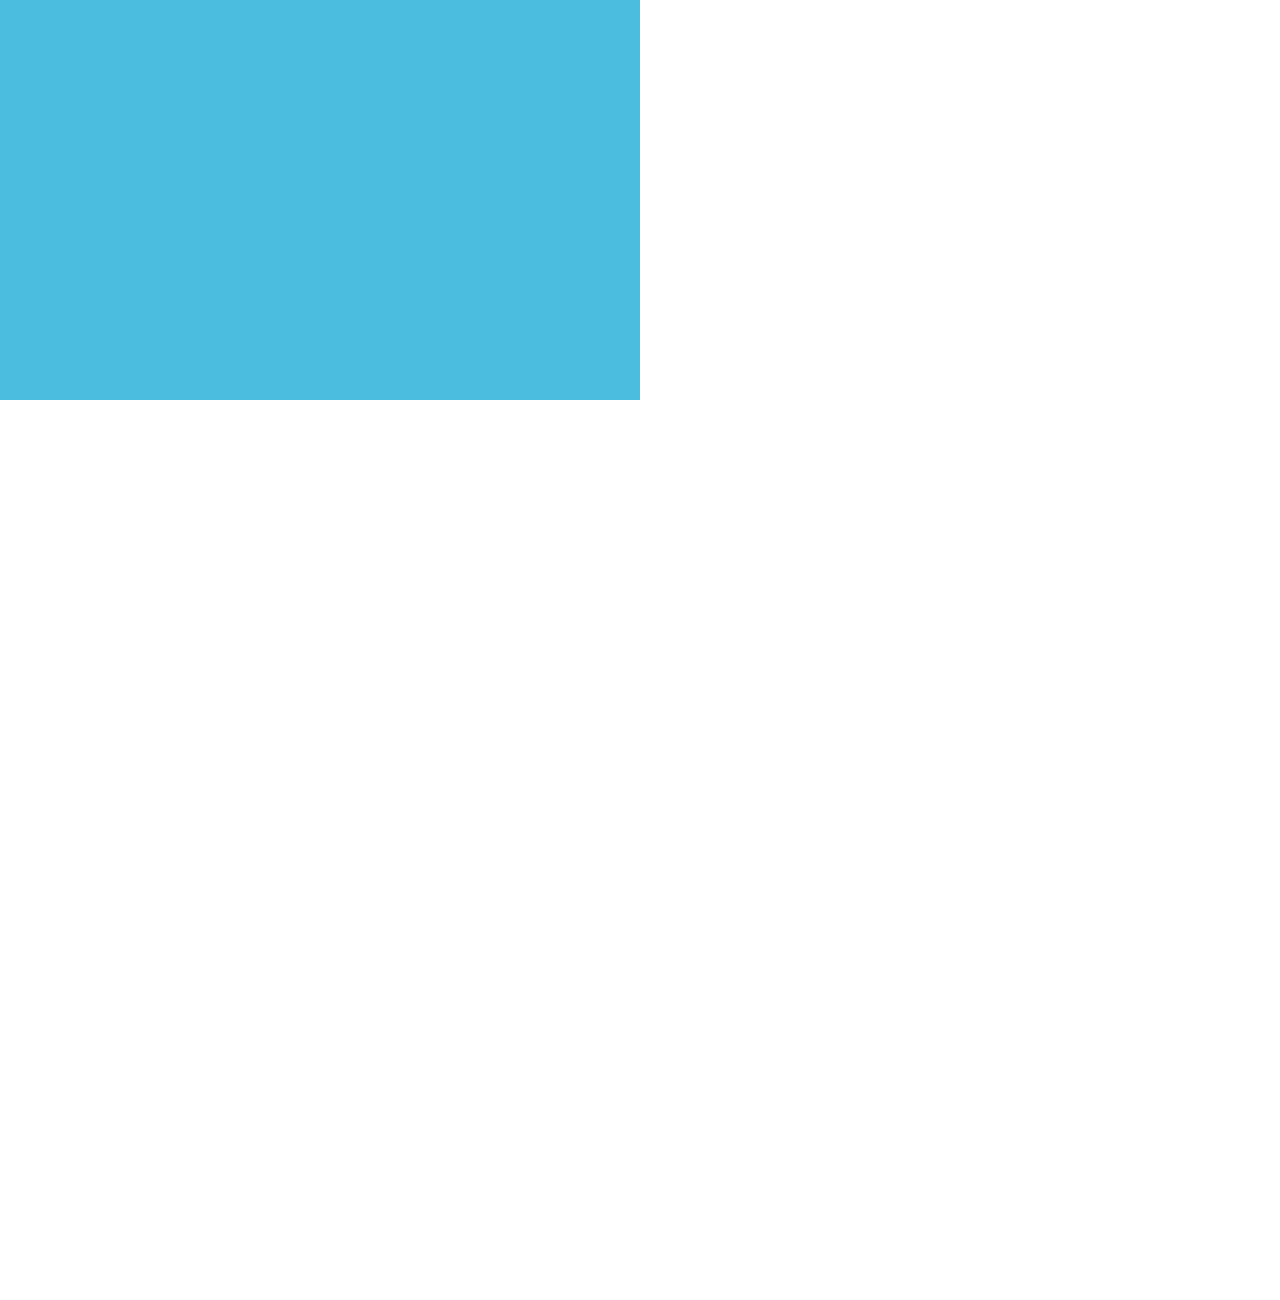
==== commit 0202eb3f: "a" ====
--- a/index.html
+++ b/index.html
@@ -75,7 +75,16 @@
 
 <!-- </div> -->
 </div>
-<div class="subSection subOne"></div>
+<div class="subSection subOne">
+	<div class="subOne-background">
+	</div>
+
+	<div class="subOneContent">
+		<h4> I am a Designer and Student passionate about web-design and all things programming.</h4>
+		<p> Sometimes I find myself staring at this screen for so long that I wonder if there is anything wrong with me. After a while, I have come to realise that it is not all in vain. 
+			I actually do something constructive once in a blue moon, which is not a very bad thing. If you ever feel discouraged about what you are doing with your life, just read my story and you will be fine.</p>
+	</div>
+</div>
 <div class="sect sectTwo"></div>
 <div class="subSection subTwo"></div>
 <div class="sect sectThree"></div>
--- a/assets/css/style.css
+++ b/assets/css/style.css
@@ -28,8 +28,15 @@
 }
 
 .subOne {
+	width: 100%;
+	height: 100%;
+	z-index: -1000;
+}
+.subOne-background {
 	background-image: url("../img/about.png");
 	width: 50%;
+	height: 100%;
+	z-index: 1000;
 }
 
 .subTwo {
@@ -139,6 +146,17 @@
 	background-image: url("../img/Lake-Natron.jpg");
 }
 
+.subOneContent {
+	font-size: 17px;
+	letter-spacing: 3px;
+	color: #000000;
+	font-family: Times, serif;
+	z-index: 1000;
+	margin-top: -45%;
+	margin-left: 55%;
+	margin-bottom: 0px;
+}
+
 
 
 .about {
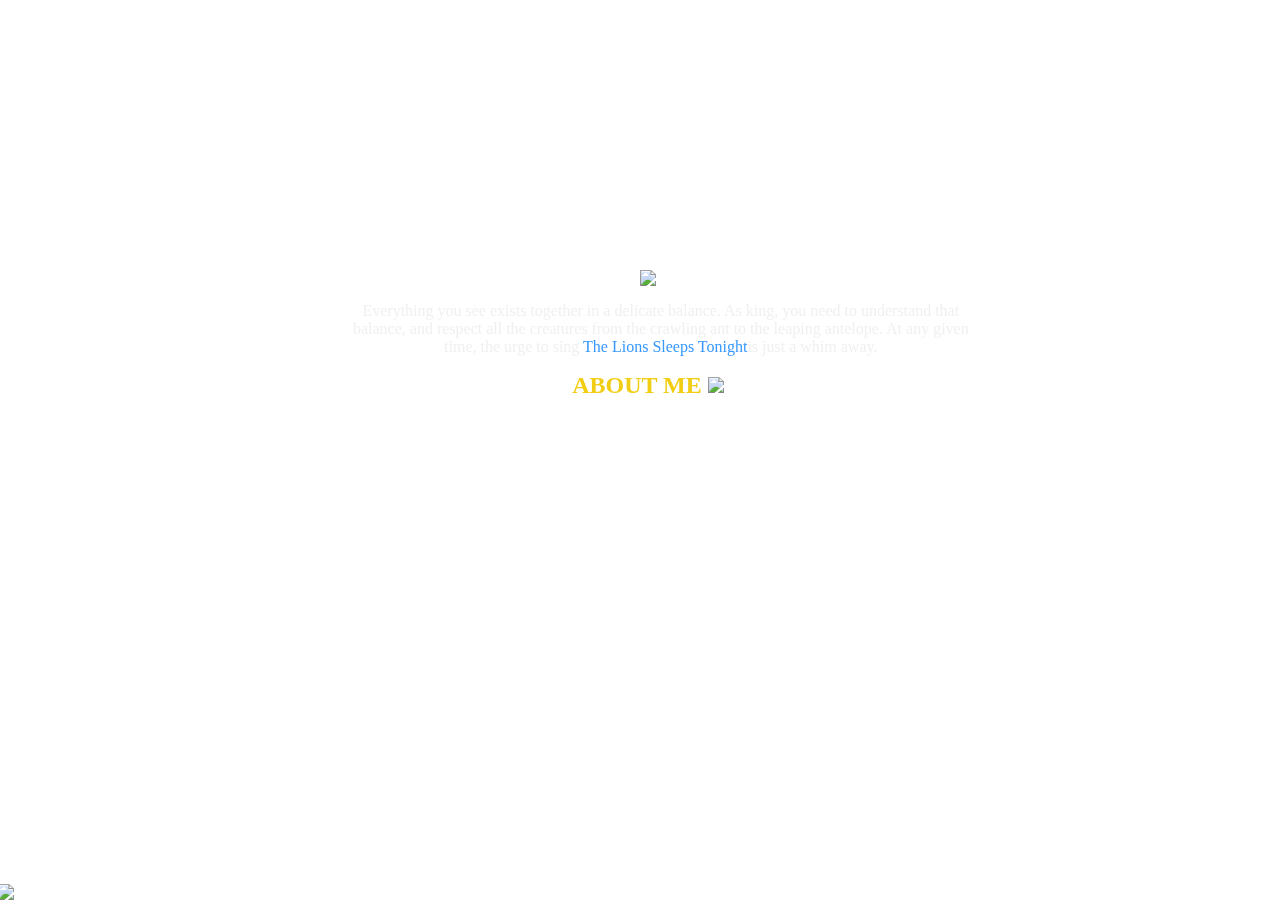
==== commit d5783a12: "Update index.html" ====
--- a/index.html
+++ b/index.html
@@ -1,112 +1,20 @@
-<!doctype html>
-<html>
+<!DOCTYPE <!DOCTYPE html>
+<html lang="en">
 <head>
-	<meta charset="utf-8" />
-	<title> Moses Surumen</title>
-	<link rel="icon" type="image/png" sizes="16x16" href="assets/img/favicon-16x16.png">
-	
-	<!--CSS -->
-	<link rel="stylesheet" href="assets/css/style.css" type="text/css">
-	
-	<!-- Fonts -->
-	<!-- <link rel="stylesheet" href="http://fonts.googleapis.com/css?family=Droid+Sans:regular,bold" type="text/css">
-	<link rel="stylesheet" href="http://fonts.googleapis.com/css?family=Droid+Serif:regular,italic" type="text/css"> -->
+	<meta charset="UTF-8">
+	<title>Moses Surumen</title>
 
-	<!-- Include jQuery -->
-
-
+	<link rel="stylesheet" type="text/css" href="css/main.css">
+	<link rel="stylesheet" type="text/css" href="css/fonts.css">
+	<link rel="icon" type="image/png" href="img/favicon-32x32.png">
 </head>
-
 <body>
-
-<!-- <nav> </nav> -->
-
-<div class="sect sectOne">
-
-
-<!-- <div class="background-wrap">
-	<video autoplay="autoplay" poster="eh.files/html5video/kenya.jpg" loop="loop">
-		<source src="eh.files/html5video/kenya.webm" type="video/webm" />
-		<source src="eh.files/html5video/kenya.m4v" type="video/mp4" />
-		<source src="eh.files/html5video/kenya.webm" type="video/webm" />
-		<object type="application/x-shockwave-flash" data="eh.files/html5video/flashfox.swf" width="100%" height="100%" style="position:absolute;">
-			<param name="movie" value="eh.files/html5video/flashfox.swf" />
-			<param name="allowFullScreen" value="true" />
-			<param name="flashVars" value="autoplay=true&amp;controls=false&amp;fullScreenEnabled=true&amp;posterOnEnd=false&amp;loop=true&amp;poster=eh.files/html5video/kenya.jpg&amp;src=kenya.m4v" />
-	 		<embed src="eh.files/html5video/flashfox.swf" width="1920" height="1080" style="position:fixed;"  flashVars="autoplay=true&amp;controls=false&amp;fullScreenEnabled=true&amp;posterOnEnd=false&amp;loop=true&amp;poster=eh.files/html5video/kenya.jpg&amp;src=kenya.m4v"	allowFullScreen="true" wmode="transparent" type="application/x-shockwave-flash" pluginspage="http://www.adobe.com/go/getflashplayer_en" />
-			<img alt="kenya" src="eh.files/html5video/kenya.jpg" style="position:absolute;left:0;" width="100%" title="Video playback is not supported by your browser" />
-		</object>
-	</video>
-</div> -->
-<!-- <script src="eh.files/html5video/html5ext.js" type="text/javascript"></script> -->
-<div class="content">
-	<h1> M S</h1>
-	<script src="http://www.kirupa.com/js/prefixfree.min.js"></script>
-	<p> Designer, Coder, Student.</p>
-	
-	<div class="footer">
-		<p1> ABOUT / WORK / CONTACT </p1>
+	<div class="header">
+		<img src="img/i_am_moses.png">
+		<p>Everything you see exists together in a delicate balance. As king, you need to understand that balance, and respect all the creatures from the crawling ant to the leaping antelope. At any given time, the urge to sing <font color="#3698FD">The 
+		Lions Sleeps Tonight</font>is just a whim away. </p>
+		<p1> ABOUT ME <img src="img/button2.png"></p1>
 	</div>
-	
-	<div class="header">
-		<p2> TECHNOLOGY & SOCIAL IMPACT </p2>
-	</div>
-	
-	<!-- <div class="about hidden"> 
-		<h2> About </h2>
-		<p3> I'm a designer coder, and student. </p3>
-	</div> -->
-	
-</div>
-<!-- <div> -->
-<canvas id="myCanvas" width="100%" height="100%"></canvas>
-    <script>
-      var canvas = document.getElementById('myCanvas');
-      var context = canvas.getContext('2d');
-
-      context.beginPath();
-      context.rect(30, 25, 400, 300);
-      context.fillStyle = 'transparent';
-      context.fill();
-      context.lineWidth = 5;
-      context.strokeStyle = 'white';
-      context.stroke();
-    </script>
-
-<!-- </div> -->
-</div>
-<div class="subSection subOne">
-	<div class="subOne-background">
-	</div>
-
-	<div class="subOneContent">
-		<h4> I am a Designer and Student passionate about web-design and all things programming.</h4>
-		<p> Sometimes I find myself staring at this screen for so long that I wonder if there is anything wrong with me. After a while, I have come to realise that it is not all in vain. 
-			I actually do something constructive once in a blue moon, which is not a very bad thing. If you ever feel discouraged about what you are doing with your life, just read my story and you will be fine.</p>
-	</div>
-</div>
-<div class="sect sectTwo"></div>
-<div class="subSection subTwo"></div>
-<div class="sect sectThree"></div>
-
-<!-- End EasyHtml5Video.com BODY section -->
-<script src="http://ajax.googleapis.com/ajax/libs/jquery/2.1.3/jquery.min.js"></script>
-	<script type="text/javascript">
-		(function() {
-			var aboutEl = $('div.about'),
-				aboutElOffset = aboutEl.offset().top/2,
-				documentEl = $(document);
-
-			documentEl.on('scroll', function() {
-				if ( documentEl.scrolltop() > aboutElOffset && aboutEl.hasClass('hidden')) aboutEl.removeClass('hidden');
-			});
-
-		})();
-
-
-
-
-	</script>
-
+	<h2 class="bottom-bar"> <img src="img/bottom_bar.png"></h2>
 </body>
 </html>
--- a/css/main.css
+++ b/css/main.css
@@ -0,0 +1,43 @@
+body,
+html {
+	min-height: 100%;
+	max-height: 100%;
+}
+
+body {
+	background-image: url(../img/fullscreenbg2.jpg);
+	background-repeat: no-repeat;
+	background-size: cover;
+	font-family: Myriad Set Pro;
+}
+
+.header {
+	position: fixed;
+	text-align: center;
+	top: 30%;
+	width: 100%;
+	color: #f0f0f0;
+	font-family: Myriad Pro;
+}
+
+.header p {
+	max-width: 50%;
+	margin-left: 26%;
+}
+
+.header p1 {
+	font-size: 24px;
+	font-family: Myriad Pro;
+	color: #F1CE14;
+	font-weight: bold;
+	/*background-color: rgba(255,255,255,0.5);*/
+	background-size: contain;
+}
+
+.bottom-bar {
+	position: fixed;
+	bottom: 0px;
+	margin-left: -10px;
+	margin-bottom: 0;
+
+}
